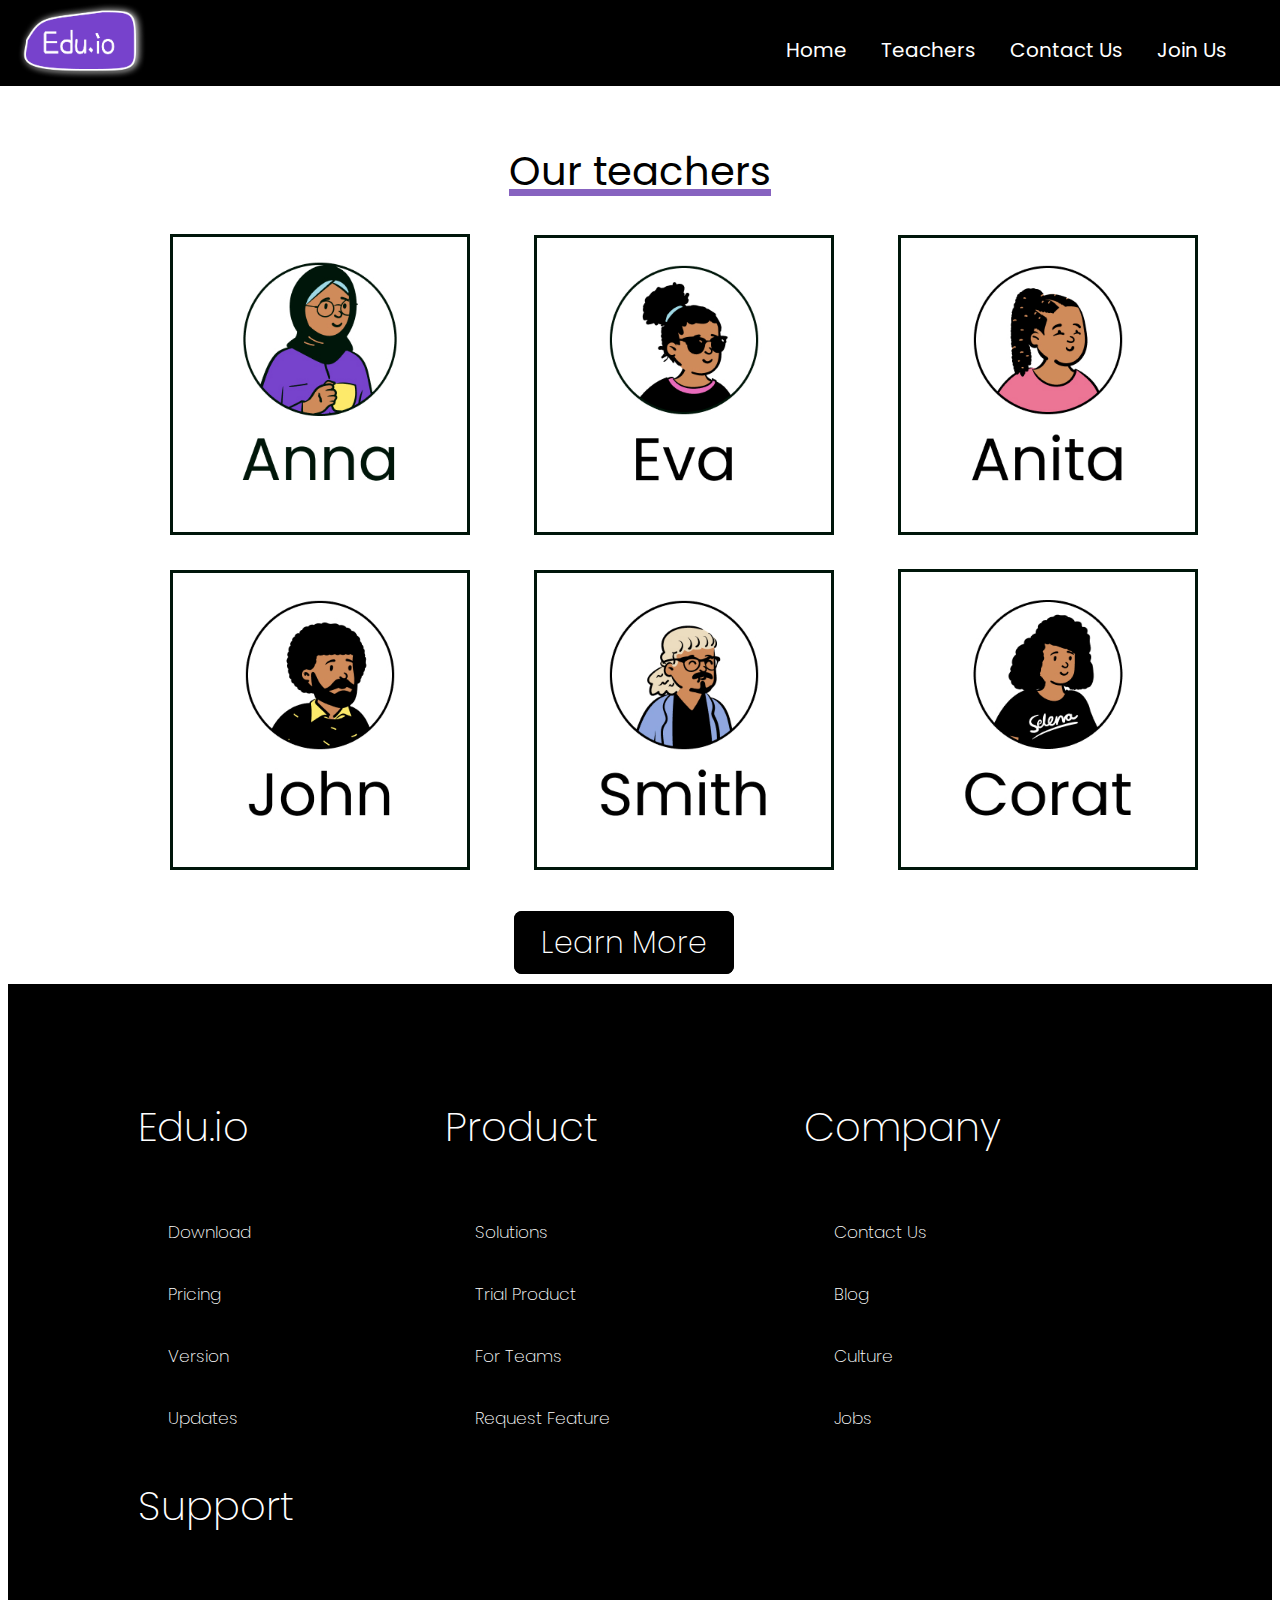
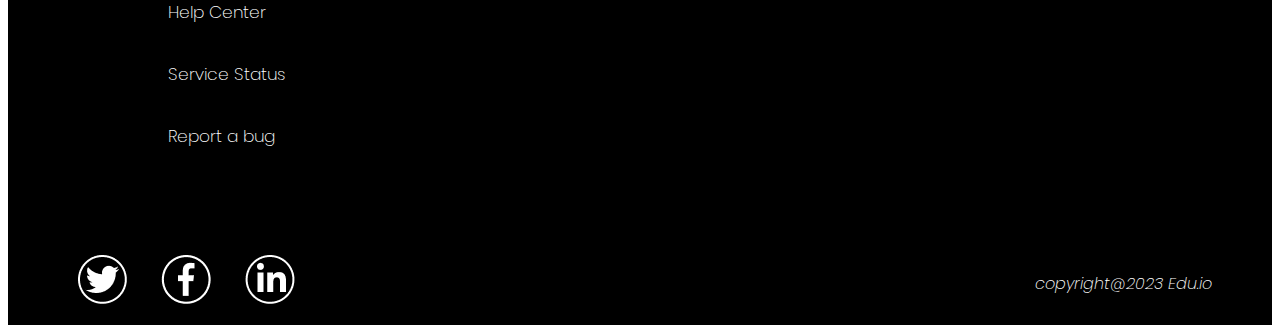
==== teachers.html @ 72758a93 "initial addition of files" ====
<!DOCTYPE html>
<html lang="en">
<head>
    <meta charset="UTF-8">
    <meta http-equiv="X-UA-Compatible" content="IE=edge">
    <meta name="viewport" content="width=device-width, initial-scale=1.0">
    <link rel="preconnect" href="https://fonts.googleapis.com"><link rel="preconnect" 
    href="https://fonts.gstatic.com" crossorigin><link 
    href="https://fonts.googleapis.com/css2?family=Poppins:wght@200&display=swap" 
    rel="stylesheet"><link rel="stylesheet" href="style.css">
    <title>edu.io</title>
</head>
<body>
    <section class="header">
        <nav>
            <a href="index.html"><img src="images/home/Logo.png" alt=""></a>
        <div class="links">
            <ul>            
                <li><a href="index.html" class="home">Home</a></li>
                <li><a href="teachers.html" class="teachers">Teachers</a></li>
                <li><a href="contact.html" class="contact">Contact Us</a></li>
                <li><a href="join.html" class="join">Join Us</a></li>           
            </ul>  
        </div>        
        </nav>        
    </section> 

    <section class="teachers">
        <h2>Our teachers</h2>
        <ul>
            <li>
                <img src="images/teachers/Anna.jpg" alt="">
                <img src="images/teachers/eva.jpg" alt="">
                <img src="images/teachers/Anita.jpg" alt="">
            </li>
            <li>
                <img src="images/teachers/john.jpg" alt="">
                <img src="images/teachers/james.jpg" alt="">
                <img src="images/teachers/corat.jpg" alt="">
            </li>
        </ul>
        <a class="button" href="">Learn More</a><br><br>
    </section>

    <section class="endNote">
        <ul>
            <li class="eduIO">
                <h1>Edu.io</h1><br><br><br>
                <ul>
                    <li>
                        <a href="">Download</a>
                    </li><br><br>
                    <li> 
                        <a href="">Pricing</a>
                    </li><br><br>
                    <li> 
                        <a href="">Version</a>
                    </li><br><br>
                    <li> 
                        <a href="">Updates</a>
                    </li><br>
                </ul>
            </li>
            <li class="products">                
                <h1>Product</h1><br><br><br>
                <ul >
                    <li>
                        <a href="">Solutions</a>
                    </li><br><br>
                    <li>
                        <a href="">Trial Product</a>
                    </li><br><br>
                    <li>
                        <a href="">For Teams</a>
                    </li><br><br>
                    <li>
                        <a href="">Request Feature</a>
                    </li><br>
                </ul>
            </li>
            <li class="company">
                <h1>Company</h1><br><br><br>
                <ul>
                    <li>
                        <a href="">Contact Us </a>
                    </li><br><br>
                    <li>
                        <a href="">Blog </a>
                    </li><br><br>
                    <li>
                        <a href="">Culture </a>
                    </li><br><br>
                    <li>
                        <a href="">Jobs</a>
                    </li><br>
                </ul>
            </li>
            <li class="support">
                <h1>Support</h1><br><br><br>
                <ul>
                    <li>
                        <a href="">Help Center</a>
                    </li><br><br>
                    <li>
                        <a href="">Service Status </a>
                    </li><br><br>
                    <li>
                        <a href="">Report a bug </a>
                    </li><br><br><br><br>
                </ul>
            </li>
        </ul><br>
        <div class="footer">
            <footer>
                <div class="socialMedia">
                        <a href=""><img src="images/twitterLogo.png" alt=""></a>
                        <a href=""><img src="images/facebookLogo.png" alt=""></a>
                        <a href=""><img src="images/linkedinLogo.png" alt=""></a>
                </div>
                <div class="copyright">
                    <p>copyright@2023 Edu.io</p>
                </div>            
            </footer>
        </div>
    </section>
</body>
</html>
---- style.css ----
/*----header---*/
.links ul li{
    list-style: none;
    text-align: right;
    display: inline-block;    

}
.header{
    background-color: #000;
    padding: 2px;
    top: 0;
    left: 0;
    position: fixed;
    width: 100%;
}
nav{
    display: flex;
    padding: 0em;
    justify-content: space-between;
    align-items: center;
}
nav img{
    width: 130px;
    padding: 0 0 0 15px;
}
nav img:hover{
    position: relative;
    bottom: 1px;
    left: -1px;
}
nav ul{
    padding: 15px 40px 0 0;
}
nav ul li a{
    padding: 15px;
    text-decoration: none;
    color: rgb(255, 255, 255);
    font-family: 'Poppins', sans-serif;
    font-size: 20px;
} 
nav ul li::after{
    content:'';
    width: 0%;
    height: 2px;
    background: #924fff;
    display: block;
    margin: auto;
    transition: 0.5s;
}
nav ul li:hover::after{
    width: 70%;
}



/*---follow---*/
.follow .text{
    padding-top: 60px;
}
.follow .text p .heading{
    font-family: 'Poppins', sans-serif;
    margin-top: 10px;
    font-weight: 200;
    font-size: 60px;
}
.follow p{
    font-family: 'Poppins', sans-serif;
    font-weight: 100;
    font-size: 30px;
}
.follow .text{
    margin: auto;
    font-family: 'Poppins', sans-serif;
    font-weight: 200;
    font-size: larger;
    text-align: left;
    padding-top: -10px;
}
.follow ul li{
    list-style: none;
    display: inline-block;
    padding-top: 0px;
    justify-content: space-between;
    align-self: stretch;
}
.follow img{
    width: 580px;
    padding-left: 290px;
}
.follow .text .log{
    background-color: transparent;
    color: #000;
    padding: 8px 25px 8px 25px;
    margin: 0 10px 0 0;
    border: 2px solid black;
    border-radius: 8px;
    text-decoration: none;
}
.follow .text .sign{
    background-color: transparent;
    color: #000;
    padding: 8px 25px 8px 25px;
    margin: 0 10px 0 0;
    border: 2px solid black;
    border-radius: 8px;
    text-decoration: none;
}
.follow .text a:hover{
    background-color: #000;
    color: #fff;
    transition: 0.7s;
}

/*---explorer ---*/
.explorer{
    border-bottom: rgba(185, 185, 185, 0.233) solid 1px;
}
.explorer ul li{
    list-style: none;
    align-items: stretch;
    display: inline-block;
    justify-content: space-between;
}
.explorer .getStarted .build{
    font-family: 'Poppins', sans-serif;
    font-weight: 300;
    font-size: 60px;
}
.explorer .getStarted p{
    font-family: 'Poppins', sans-serif;
    font-weight: 100;
    font-size: 30px;
    padding: 0 0 150px 280px;
}
.explorer img{
    width: 380px;
    padding: 40px 30px 0 20px;
}
.explorer .getStarted .start{
    background-color: transparent;
    color: #000;
    padding: 8px 25px 8px 25px;
    margin: 0px;
    border: 2px solid black;
    border-radius: 8px;
    text-decoration: none;
}
.explorer .getStarted .start:hover{
    background-color: #000;
    color: #fff;
    transition: 0.7s;
}


/*---offeredCourses---*/
.courses{
    border-bottom: rgba(185, 185, 185, 0.233) 1px solid;
}
.courses h2{
    margin-top: 80px;
    text-align: center;
    font-size: 40px;
    font-family: 'Poppins', sans-serif;
    font-weight: 400;  
}
.row{
    display: flex;
    margin: 2%;
    justify-content: space-evenly;
}
.course-col h1{
    font-size: 30px;
    font-weight: 300;
    font-family: 'Poppins', sans-serif;
}
.course-col{
    text-align: center;
    flex-basis: 20%;
    background: #ffffff;
    border: #000 2px solid;
    border-radius: 0;
    margin-bottom: 5%;
    padding: 20px 12px;
    box-sizing: border-box;
    transition: 0.5s;
}
.course-col:hover{
    box-shadow: 0 0 20px 0px rgba(0, 0, 0, 0.237);
}
.course-col img{
    width: 200px;
    height: 200px;
    border-bottom: #000 solid 2px;
}
.course-col a{
    font-family: 'Poppins', sans-serif;
    font-size: 17px;
    text-decoration: none;
    color: #000;
    border: #000 solid 2px;
    padding: 7px 10px;
    border-radius: 5px;
}
.course-col a:hover{
    background-color: #000;
    color: #fff;
    transition: 0.7s;
    box-shadow: 0 0 2px 0 #000;
}
.courses .showList{
    float: none;
    font-family: 'Poppins', sans-serif;
    font-size: 20px;
    font-weight: 300;
    background-color: #fff;
    color: #000;
    padding: 8px 40px 8px 40px;
    border: 2px solid black;
    border-radius: 5px;
    text-decoration: none;
    margin-left: 600px;
}
.showList:hover{
    background-color: #000;
    color: #fff;
    transition: 0.7s;
}


/*---downloadApp--*/
.downloadApp ul li{
    display: inline-block;
}
.downloadApp .downloadtxt {
    font-family: 'Poppins', sans-serif;
    font-weight: 100;
    font-size: 30px;
    padding: 0 150px 30px 0px;
}
.downloadApp .downloadtxt h2{
    font-weight: 300;
    font-size: 60px;
    
}
.downloadApp img{
    width: 400px;
    padding: 30px 0 0 100px;
}
.downloadtxt .click{
    padding-left: 0px;
}
.downloadtxt .click:hover{
    position: relative;
    bottom: 1px;
    left: -1px;
}



/*---altSite--*/
.alternativeSites ul li{
    list-style: none;
    display: inline-block;
    padding-right: 30px;
}
.alternativeSites img{
    width: auto;
}
.alternativeSites img:hover{
    position: relative;
    bottom: 1px;
    left: -1px;
    transition: 1s;
}


/*--teachers--*/
.teachers {
    padding-top: 100px;
}
.teachers h2{
    font-family: 'Poppins', sans-serif;
    font-size: 40px;
    font-weight: 400;
    text-align: center;
    text-decoration: underline solid 7px #8763c0 ;
}
.teachers img{
    width: 300px;
    padding-right: 60px;
    padding-bottom: 30px;
}
.teachers ul li{
    list-style: none;
    padding-left: 10%;
}
.teachers .button{
    font-family: 'Poppins', sans-serif;
    font-weight: 200;
    font-size: 30px;
    color: #ffff;
    background-color: #000;
    padding: 8px 25px;
    border: 2px black solid;
    border-radius: 8px;
    margin: 40%;
    text-decoration: none;
    text-overflow: ellipsis;
}



/*--contactUs--*/
.reachUs p{
    font-family: 'Poppins', sans-serif;
    padding-top: 90px;
    text-align: center;
    font-size: 20px;
    font-weight: 200;
}
.reachUs span{
    font-weight: 300;
    font-size: 50px;
}
.reachUs ul li{
    list-style: none;
    display: inline-block;
    text-align: center;
    padding: 0px 10% ;   
}
.reachUs ul li h4{
    font-weight: 200;
    font-family: 'Poppins',sans-serif; 
}
.reachUs img{
    width: 50px;
}



/*--forms--*/
.forms{
    padding: 0 10% 0 10%;
}
.forms .details form{
    padding: 0px 10px 0px 30px;
}
.forms ul li{
    list-style: none;
    display: inline-flex;
    padding: 0 8%;
    justify-content: space-between;
    align-items: center;
}
.forms .details{
    padding: 10px 40px 20px 5px;
}
.forms input{
    margin: 10px -10px;
    padding: 15px 40px;
    text-align: start;
    font-family: 'Poppins', sans-serif;
    border-radius: 5px;
}
.forms textarea{
    padding: 10px 10px;
    text-align: start;
    font-family: 'Poppins', sans-serif;
    border-radius: 5px;
    border-width: 4px;
    border-color: #000;
}
.forms .uname{
    margin-top: 20px;
}
.forms .details .submit{
    font-size: 15px;
    background: #000;
    color: #fff;
    border-color: #000;
}



/*--signUp--*/
.signUp div{
    display: inline-block;
}
.signUp .account{   
    padding-top: 10px;
    padding-left: 150px;
}
.signUp .account h1{
    text-align: center;
    font-size: 40px;
    font-weight: 300;
    font-family: 'Poppins', sans-serif;
}
.signUp .account form input{
    padding: 15px 90px;
    text-align: center;
    font-family: 'Poppins', sans-serif;
    border-radius: 8px;
    font-size: 15px;
    font-weight: 200;
}
.signUp .account form .continue{
    padding: 17px 131px;
    font-size: 22px;
    font-weight: 500;
    background-color: rgb(241, 241, 241);
    color: #000;
}
.signUp .account form .continue:hover{
    color: #fff;
    background-color: #000;
    transition: 0.7s;
}
.signUp .account p{
    font-family: 'Poppins', sans-serif;
    text-align: center;
    font-size: 18px;
    font-weight: 300;
}
.signUp .account a{
    text-decoration: none;
    font-family: 'Poppins', sans-serif;
    font-weight: 600;
    font-size: 20px;
    color: #000;
}
.signUp .accountImg img{
    width: 560px;
    height: 550px;
    padding-left: 300px;
    padding-top: 80px;
}



/*--logIn--*/
.login div{
    float: left;
    width: auto;
}
.login .account{
    padding-top: 120px;
    padding-left: 150px;
}
.account h1{
    text-align: left;
    font-size: 40px;
    font-weight: 300;
    font-family: 'Poppins', sans-serif;
}
.account form input{
    padding: 15px 90px;
    text-align: center;
    font-family: 'Poppins', sans-serif;
    border-radius: 8px;
    font-size: 15px;
    font-weight: 200;
}
.login .accountImg img{
    width: 560px;
    height: 550px;
    padding-left: 270px;
    padding-top: 90px;
}
.account form .continue:hover{
    color: #fff;
    background-color: #000;
    transition: 0.7s;
}
.account p{
    font-family: 'Poppins', sans-serif;
    text-align: center;
    font-size: 18px;
    font-weight: 300;
}
.account a{
    text-decoration: none;
    font-family: 'Poppins', sans-serif;
    font-weight: 600;
    font-size: 20px;
    color: #000;
}
.account form .continue{
    padding: 17px 131px;
    font-size: 22px;
    font-weight: 500;
    background-color: rgb(241, 241, 241);
    color: #000;
}


/*--end--*/
.endNote{
    background: #000;
    color: #fff;
    padding: 70px 20px;
    position: relative;
    right: 0;
    left: 0;
    bottom: 0;


}
.endNote h1{
    display: inline-flex;
    padding-left: 40px;
    font-family: 'Poppins', sans-serif;
    font-weight: 200;
    font-size: 40px;
    text-align: start;
}
.endNote ul li{
    display: inline-block;
    padding-right: 60px;
    padding-left: 30px;
}
.endNote a{
    text-decoration: none;
    color: #fff;
    font-family: 'Poppins', sans-serif;
    font-weight: 200;
    font-size: 17px;
    text-align: start;
    float: center;
}
.endNote a:hover{
    color: #8763c0;
}
.endNote .eduIO li{
    display: block;
    list-style: none;
}
.endNote .products li{
    display: block;
    list-style: none;
}
.endNote .company li{
    display: block;
    list-style: none;
    padding-bottom: -10px;
}
.endNote .support li{
    display: block;
    list-style: none;
}
.endNote .footer .socialMedia{
    float: left;
    list-style: none;
    padding-left: 50px;    
}
.endNote .footer .socialMedia a{
    padding-right: 30px;
}
.endNote .footer .socialMedia a:hover{
    opacity: 0.3;
    transition: 0.6s;
}
.endNote .footer .copyright{
    float: right;
    font-family: 'poppins', sans-serif;
    font-style: italic;
    font-weight: 200;
    padding-right: 40px;
}

/*---responsitivity---*/
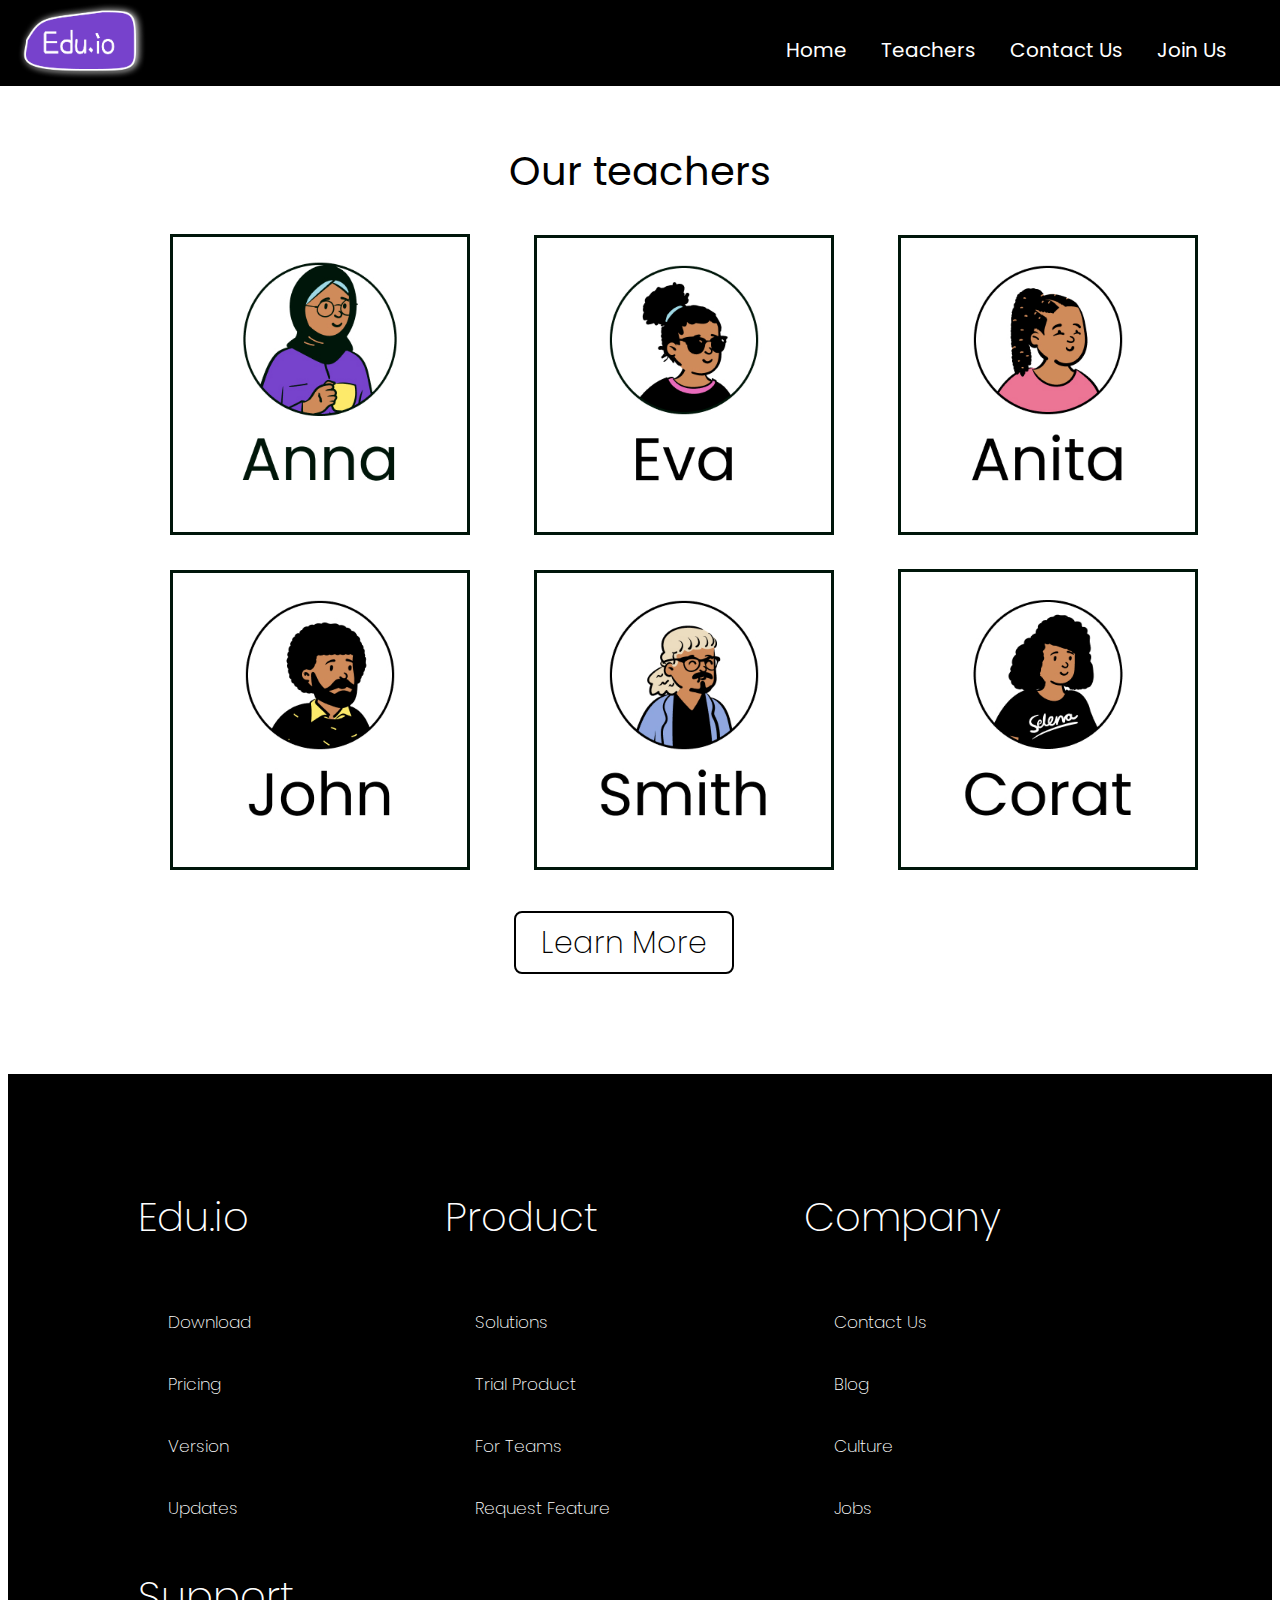
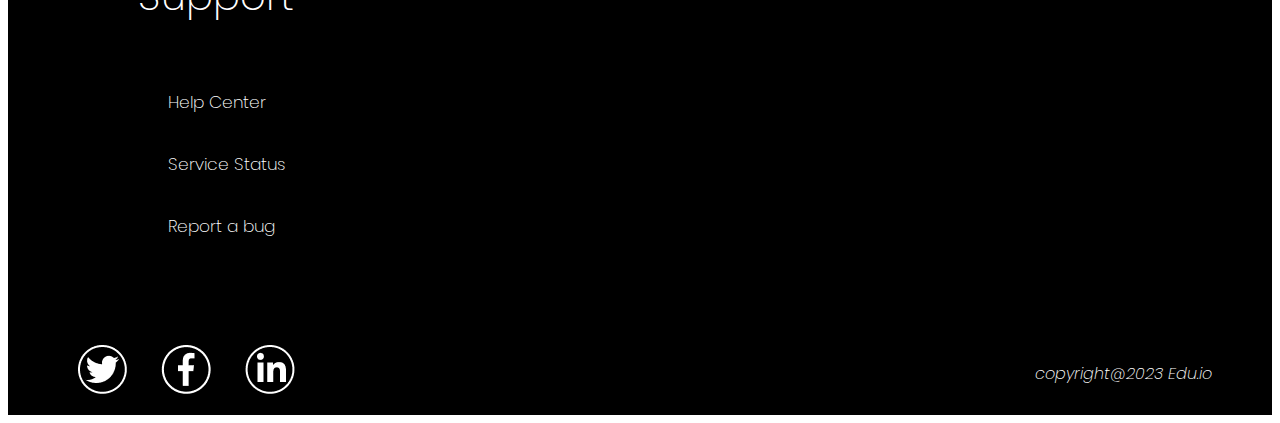
==== commit e01b9f1d: "Made some additions" ====
--- a/teachers.html
+++ b/teachers.html
@@ -39,8 +39,8 @@
                 <img src="images/teachers/corat.jpg" alt="">
             </li>
         </ul>
-        <a class="button" href="">Learn More</a><br><br>
-    </section>
+        <a class="button" href="">Learn More</a>
+    </section><br><br><br><br><br><br>
 
     <section class="endNote">
         <ul>
--- a/style.css
+++ b/style.css
@@ -54,6 +54,7 @@
 
 
 /*---follow---*/
+
 .follow .text{
     padding-top: 60px;
 }
@@ -283,12 +284,16 @@
     font-size: 40px;
     font-weight: 400;
     text-align: center;
-    text-decoration: underline solid 7px #8763c0 ;
+    border-bottom: 1px rgb(103, 103, 103) ;
 }
 .teachers img{
     width: 300px;
-    padding-right: 60px;
-    padding-bottom: 30px;
+    margin-right: 60px;
+    margin-bottom: 30px;
+}
+.teachers img:hover{
+    box-shadow: 0 0 20px 0px rgba(0, 0, 0, 0.237);
+    transition: 0.7s;
 }
 .teachers ul li{
     list-style: none;
@@ -298,8 +303,8 @@
     font-family: 'Poppins', sans-serif;
     font-weight: 200;
     font-size: 30px;
-    color: #ffff;
-    background-color: #000;
+    color: #000;
+    background-color: #fff;
     padding: 8px 25px;
     border: 2px black solid;
     border-radius: 8px;
@@ -307,6 +312,11 @@
     text-decoration: none;
     text-overflow: ellipsis;
 }
+.teacher .button:hover{
+    color: #fff;
+    background-color: #000;
+    transition: 0.7s;
+}
 
 
 
@@ -335,10 +345,6 @@
 .reachUs img{
     width: 50px;
 }
-
-
-
-/*--forms--*/
 .forms{
     padding: 0 10% 0 10%;
 }
@@ -375,9 +381,14 @@
 }
 .forms .details .submit{
     font-size: 15px;
-    background: #000;
-    color: #fff;
+    background: rgb(211, 211, 211);
+    color: rgb(0, 0, 0);
     border-color: #000;
+}
+.forms .details .submit:hover{
+    background-color: #000;
+    color: #fff;
+    transition: 0.7s;
 }
 
 
@@ -503,7 +514,7 @@
     right: 0;
     left: 0;
     bottom: 0;
-
+    background-size: cover;
 
 }
 .endNote h1{
